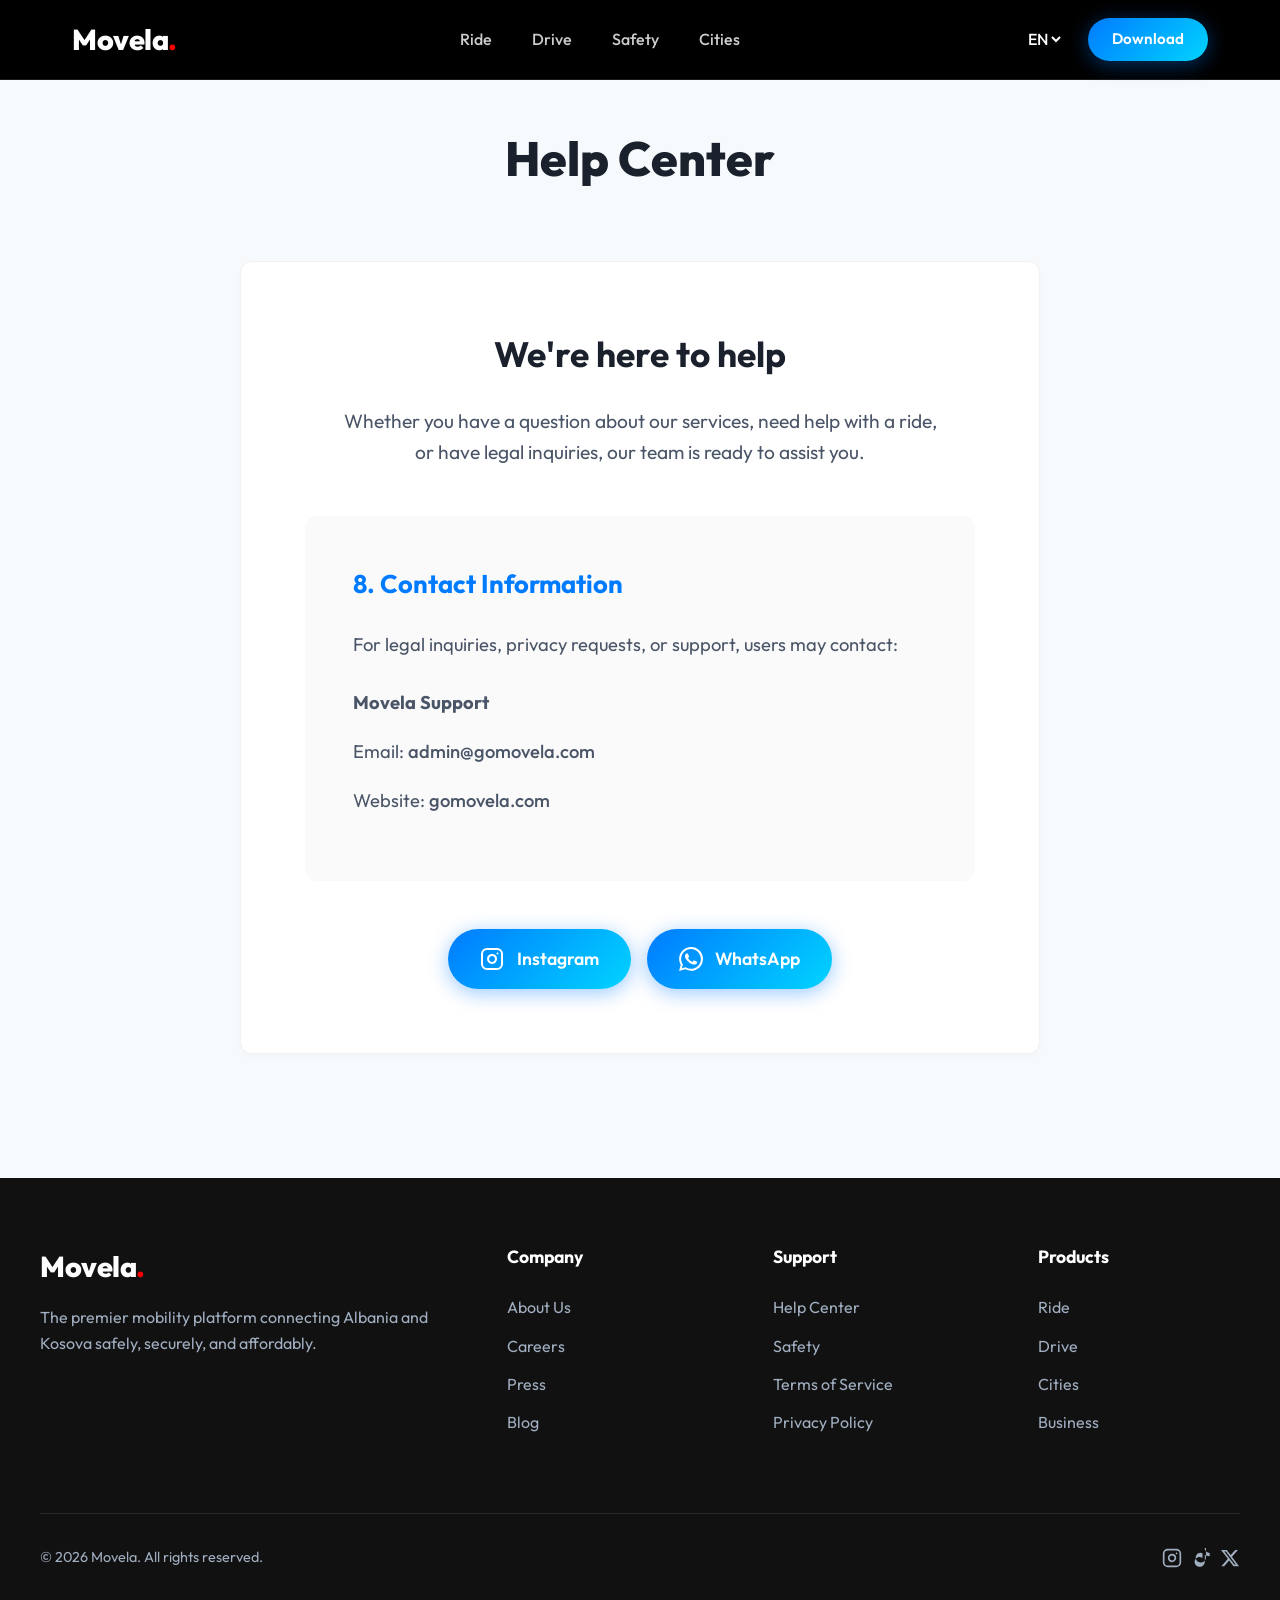
==== help-center.html @ 11af40f4 "add privacy policy page" ====
<!doctype html>
<html lang="en">

<head>
  <meta charset="UTF-8" />
  <meta name="viewport" content="width=device-width, initial-scale=1.0" />
  <title>Help Center - Movela</title>
  <meta name="verify-paysera" content="5a23645921726e56a0445033d6a96db5" />
  <script type="text/javascript" charset="utf-8">
    (function () {
      const script = document.createElement("script");
      const dateToday = new Date();
      const todayFullDate =
        dateToday.getDate() +
        "-" +
        (dateToday.getMonth() + 1) +
        "-" +
        dateToday.getFullYear();

      script.src =
        "https://bank.paysera.com/js/compiled/quality-sign.js?v=" +
        todayFullDate;
      script.setAttribute("data-paysera-project-id", 256715);
      script.setAttribute("data-lang", "en");
      script.async = true;

      document.head.appendChild(script);
    })();
  </script>
  <!-- Google Fonts -->
  <link rel="preconnect" href="https://fonts.googleapis.com" />
  <link rel="preconnect" href="https://fonts.gstatic.com" crossorigin />
  <link href="https://fonts.googleapis.com/css2?family=Outfit:wght@300;400;500;600;700;800&display=swap"
    rel="stylesheet" />
  <link rel="stylesheet" href="styles.css" />
  <style>
    .help-content {
      max-width: 800px;
      margin: 4rem auto;
      background: var(--bg-color);
      padding: 4rem;
      border-radius: 12px;
      border: 1px solid rgba(0, 0, 0, 0.05);
      box-shadow: 0 4px 6px rgba(0, 0, 0, 0.02);
      text-align: center;
    }
    
    .help-content h2 {
      font-size: 2.2rem;
      margin-bottom: 1.5rem;
      color: var(--text-primary);
    }
    
    .contact-info {
      background: #fafafa;
      padding: 3rem;
      border-radius: 12px;
      margin: 3rem 0;
      text-align: left;
    }
    
    .contact-info h3 {
      font-size: 1.6rem;
      margin-bottom: 1.5rem;
      color: var(--accent-color);
    }
    
    .contact-info p {
      font-size: 1.15rem;
      line-height: 1.8;
      margin-bottom: 1rem;
      color: var(--text-secondary);
    }
    
    .social-links-help {
      margin-top: 3rem;
      display: flex;
      justify-content: center;
    }
  </style>
</head>

<body>
  <header id="navbar">
    <div class="nav-container">
      <a href="index.html" class="logo">Movela<span class="dot">.</span></a>
      <nav class="nav-links">
        <a href="index.html#ride" data-i18n="nav_ride">Ride</a>
        <a href="index.html#drive" data-i18n="nav_drive">Drive</a>
        <a href="safety.html" data-i18n="nav_safety">Safety</a>
        <a href="index.html#cities" data-i18n="nav_cities">Cities</a>
      </nav>
      <div class="nav-actions">
        <div class="lang-selector">
          <select class="lang-select" id="langSwitcher">
            <option value="en" selected>EN</option>
            <option value="al">AL</option>
            <option value="fr">FR</option>
          </select>
        </div>
        <a href="index.html#download" class="btn btn-primary" data-i18n="nav_download">Download App</a>
      </div>
    </div>
  </header>

  <main class="policy-page">
    <div class="policy-header" style="text-align: center;">
      <h1>Help Center</h1>
    </div>

    <div class="policy-container" style="display: block;">
      <div class="help-content">
        <h2>We're here to help</h2>
        <p style="font-size: 1.2rem; color: var(--text-secondary); max-width: 600px; margin: 0 auto;">
          Whether you have a question about our services, need help with a ride, or have legal inquiries, our team is ready to assist you.
        </p>

        <div class="contact-info">
          <h3>8. Contact Information</h3>
          <p>For legal inquiries, privacy requests, or support, users may contact:</p>
          <p style="margin-top: 1.5rem;"><strong>Movela Support</strong></p>
          <p>Email: <a href="mailto:admin@gomovela.com" style="color: var(--primary-color); font-weight: 500;">admin@gomovela.com</a></p>
          <p>Website: <a href="https://gomovela.com" style="color: var(--primary-color); font-weight: 500;">gomovela.com</a></p>
        </div>

        <div class="social-links-help" style="display: flex; justify-content: center; gap: 1rem; flex-wrap: wrap;">
          <a href="https://www.instagram.com/movela__?igsh=MXNoZ3BjbDM0dWp6Ng%3D%3D&utm_source=qr" target="_blank" rel="noopener noreferrer" class="btn btn-primary" style="display: flex; align-items: center; gap: 0.8rem; padding: 1rem 2rem; font-size: 1.1rem; text-decoration: none;">
            <svg width="24" height="24" viewBox="0 0 24 24" fill="none" stroke="currentColor" stroke-width="2" stroke-linecap="round" stroke-linejoin="round">
              <rect x="2" y="2" width="20" height="20" rx="5" ry="5"></rect>
              <path d="M16 11.37A4 4 0 1 1 12.63 8 4 4 0 0 1 16 11.37z"></path>
              <line x1="17.5" y1="6.5" x2="17.51" y2="6.5"></line>
            </svg>
            Instagram
          </a>
          <a href="#" target="_blank" rel="noopener noreferrer" class="btn btn-primary" style="display: flex; align-items: center; gap: 0.8rem; padding: 1rem 2rem; font-size: 1.1rem; text-decoration: none; background-color: #25D366; border-color: #25D366;">
            <svg width="24" height="24" viewBox="0 0 24 24" fill="currentColor" xmlns="http://www.w3.org/2000/svg">
              <path d="M17.472 14.382c-.297-.149-1.758-.867-2.03-.967-.273-.099-.471-.148-.67.15-.197.297-.767.966-.94 1.164-.173.199-.347.223-.644.075-.297-.15-1.255-.463-2.39-1.475-.888-.788-1.489-1.761-1.663-2.059-.173-.297-.018-.458.13-.606.134-.133.298-.347.446-.52.149-.174.198-.298.298-.497.099-.198.05-.371-.025-.52-.075-.149-.669-1.612-.916-2.207-.242-.579-.487-.5-.669-.51-.173-.008-.371-.01-.57-.01-.198 0-.52.074-.792.372-.272.297-1.04 1.016-1.04 2.479 0 1.462 1.065 2.875 1.213 3.074.149.198 2.096 3.2 5.077 4.487.709.306 1.262.489 1.694.625.712.227 1.36.195 1.871.118.571-.085 1.758-.719 2.006-1.413.248-.694.248-1.289.173-1.413-.074-.124-.272-.198-.57-.347m-5.421 7.403h-.004a9.87 9.87 0 01-5.031-1.378l-.361-.214-3.741.982.998-3.648-.235-.374a9.86 9.86 0 01-1.51-5.26c.001-5.45 4.436-9.884 9.888-9.884 2.64 0 5.122 1.03 6.988 2.898a9.825 9.825 0 012.893 6.994c-.003 5.45-4.437 9.884-9.885 9.884m8.413-18.297A11.815 11.815 0 0012.05 0C5.495 0 .16 5.335.157 11.892c0 2.096.547 4.142 1.588 5.945L.057 24l6.305-1.654a11.882 11.882 0 005.683 1.448h.005c6.554 0 11.89-5.335 11.893-11.893a11.821 11.821 0 00-3.48-8.413Z"/>
            </svg>
            WhatsApp
          </a>
        </div>
      </div>
    </div>
  </main>

  <footer>
    <div class="footer-content">
      <div class="footer-brand">
        <a href="index.html" class="logo">Movela<span class="dot">.</span></a>
        <p>
          The premier mobility platform connecting Albania and Kosova safely,
          securely, and affordably.
        </p>
      </div>
      <div class="footer-col">
        <h4>Company</h4>
        <ul>
          <li><a href="about.html">About Us</a></li>
          <li><a href="careers.html">Careers</a></li>
          <li><a href="#">Press</a></li>
          <li><a href="#">Blog</a></li>
        </ul>
      </div>
      <div class="footer-col">
        <h4>Support</h4>
        <ul>
          <li><a href="help-center.html">Help Center</a></li>
          <li><a href="safety.html">Safety</a></li>
          <li><a href="terms-of-service.html">Terms of Service</a></li>
          <li><a href="privacy-policy.html">Privacy Policy</a></li>
        </ul>
      </div>
      <div class="footer-col">
        <h4>Products</h4>
        <ul>
          <li><a href="#">Ride</a></li>
          <li><a href="#">Drive</a></li>
          <li><a href="#">Cities</a></li>
          <li><a href="#">Business</a></li>
        </ul>
      </div>
    </div>
    <div class="footer-bottom">
      <p>&copy; 2026 Movela. All rights reserved.</p>
      <div class="socials">
        <a href="https://www.instagram.com/movela__?igsh=MXNoZ3BjbDM0dWp6Ng%3D%3D&utm_source=qr" target="_blank" rel="noopener noreferrer">
          <svg width="20" height="20" viewBox="0 0 24 24" fill="none" stroke="currentColor" stroke-width="2" stroke-linecap="round" stroke-linejoin="round" style="vertical-align: middle;">
            <rect x="2" y="2" width="20" height="20" rx="5" ry="5"></rect>
            <path d="M16 11.37A4 4 0 1 1 12.63 8 4 4 0 0 1 16 11.37z"></path>
            <line x1="17.5" y1="6.5" x2="17.51" y2="6.5"></line>
          </svg>
        </a> &nbsp;
        <a href="#" target="_blank" rel="noopener noreferrer" style="color: inherit; text-decoration: none;">
          <svg width="20" height="20" viewBox="0 0 24 24" fill="currentColor" xmlns="http://www.w3.org/2000/svg" style="vertical-align: middle;">
            <path d="M12.525.02c1.31-.02 2.61-.01 3.91-.01.08 1.53.63 3.09 1.75 4.17 1.12 1.11 2.7 1.62 4.24 1.79v4.03c-1.44-.05-2.89-.35-4.2-.97-.57-.26-1.1-.59-1.62-.93-.01 2.92.01 5.84-.02 8.75-.08 2.23-1.45 4.34-3.5 5.21-1.92.83-4.22.68-6.02-.51-1.74-1.13-2.8-3.08-2.77-5.18.04-2.22 1.5-4.27 3.59-5.07 1.88-.73 4.11-.47 5.75.8.06-.06.12-.13.18-.19-.01-1.84-.01-3.68 0-5.52-.77-.42-1.63-.64-2.52-.64-1.73-.01-3.41.83-4.47 2.22-1.01 1.29-1.4 3.01-1.07 4.61.32 1.62 1.34 3.05 2.77 3.91 1.45.89 3.25 1.14 4.88.69 1.56-.41 2.93-1.46 3.73-2.87.5-.88.8-1.91.85-2.93.06-3.87.03-7.74.03-11.61Z"/>
          </svg>
        </a> &nbsp;
        <a href="#" target="_blank" rel="noopener noreferrer" style="color: inherit; text-decoration: none;">
          <svg width="20" height="20" viewBox="0 0 24 24" fill="currentColor" xmlns="http://www.w3.org/2000/svg" style="vertical-align: middle;">
            <path d="M18.244 2.25h3.308l-7.227 8.26 8.502 11.24H16.17l-5.214-6.817L4.99 21.75H1.68l7.73-8.835L1.254 2.25H8.08l4.713 6.231zm-1.161 17.52h1.833L7.084 4.126H5.117z"/>
          </svg>
        </a>
      </div>
    </div>
  </footer>

  <script src="script.js"></script>
</body>

</html>
---- styles.css ----
:root {
    --bg-color: #ffffff;
    --surface-color: #f7fafc;
    --surface-light: #edf2f7;
    --text-primary: #1a202c;
    --text-secondary: #4a5568;
    --accent-color: #007bff;
    --accent-gradient: linear-gradient(135deg, #007bff 0%, #00d4ff 100%);
    --accent-glow: rgba(0, 123, 255, 0.4);
    --nav-height: 80px;
    --font-main: 'Outfit', sans-serif;
    --border-radius: 12px;
}

* {
    margin: 0;
    padding: 0;
    box-sizing: border-box;
}

body {
    background-color: var(--bg-color);
    color: var(--text-primary);
    font-family: var(--font-main);
    line-height: 1.6;
    overflow-x: hidden;
}

a {
    text-decoration: none;
    color: inherit;
}

/* Header & Nav */
#navbar {
    position: fixed;
    top: 0;
    width: 100%;
    height: var(--nav-height);
    background: #000000;
    z-index: 1000;
    border-bottom: 1px solid rgba(255, 255, 255, 0.1);
    transition: all 0.3s ease;
}

#navbar.scrolled {
    background: rgba(255, 255, 255, 0.95);
    backdrop-filter: blur(12px);
    -webkit-backdrop-filter: blur(12px);
    border-bottom: 1px solid rgba(0, 0, 0, 0.05);
    box-shadow: 0 4px 6px rgba(0, 0, 0, 0.05);
}

.nav-container {
    max-width: 1200px;
    margin: 0 auto;
    height: 100%;
    display: flex;
    justify-content: space-between;
    align-items: center;
    padding: 0 2rem;
}

.logo {
    font-size: 1.8rem;
    font-weight: 800;
    letter-spacing: -0.5px;
    color: #ffffff;
    transition: color 0.3s ease;
}

#navbar.scrolled .logo {
    color: #000000;
}

.logo .dot {
    color: #ff0000;
}

.nav-links {
    display: flex;
    gap: 2.5rem;
}

.nav-links a {
    font-weight: 500;
    font-size: 1rem;
    color: rgba(255, 255, 255, 0.8);
    transition: color 0.3s ease;
}

#navbar.scrolled .nav-links a {
    color: #000000;
}

.nav-links a:hover {
    color: #ffffff;
}

#navbar.scrolled .nav-links a:hover {
    color: var(--accent-color);
}

.nav-actions {
    display: flex;
    align-items: center;
    gap: 1.5rem;
}

.lang-select {
    background: transparent;
    color: #ffffff;
    border: none;
    font-family: var(--font-main);
    font-weight: 500;
    font-size: 1rem;
    cursor: pointer;
    outline: none;
    transition: color 0.3s ease;
}

#navbar.scrolled .lang-select {
    color: #000000;
}

.lang-select option {
    background: #171923;
    color: #ffffff;
}

#navbar.scrolled .lang-select option {
    background: var(--surface-color);
    color: var(--text-primary);
}

/* Buttons */
.btn {
    display: inline-block;
    padding: 0.6rem 1.5rem;
    border-radius: 50px;
    font-weight: 600;
    font-size: 0.95rem;
    transition: all 0.3s ease;
    cursor: pointer;
    text-align: center;
}

.btn-primary {
    background: var(--accent-gradient);
    color: #fff;
    box-shadow: 0 4px 20px var(--accent-glow);
    border: none;
}

.btn-primary:hover {
    transform: translateY(-2px);
    box-shadow: 0 6px 25px rgba(0, 123, 255, 0.6);
}

.btn-secondary {
    background-color: transparent;
    color: var(--text-primary);
    border: 1px solid rgba(0, 0, 0, 0.1);
}

.btn-secondary:hover {
    border-color: var(--accent-color);
    color: var(--text-primary);
    background: rgba(0, 123, 255, 0.1);
}

.btn-large {
    padding: 1rem 2.5rem;
    font-size: 1.1rem;
}

/* Hero Section */
.hero {
    position: relative;
    min-height: 100vh;
    padding-top: var(--nav-height);
    display: flex;
    align-items: center;
    overflow: hidden;
    background-image: url('assets/tirana_hero_bg.png');
    background-size: cover;
    background-position: center;
}

.hero-bg-overlay {
    position: absolute;
    top: 0;
    left: 0;
    width: 100%;
    height: 100%;
    background: linear-gradient(90deg, #ffffff 0%, rgba(255, 255, 255, 0.85) 45%, rgba(255, 255, 255, 0.3) 100%);
    z-index: 1;
}

.hero-container {
    position: relative;
    z-index: 2;
    max-width: 1200px;
    margin: 0 auto;
    width: 100%;
    padding: 4rem 2rem;
    display: grid;
    grid-template-columns: 1.2fr 1fr;
    gap: 2rem;
    align-items: center;
}

.hero-content {
    max-width: 600px;
}

.badge {
    display: inline-block;
    padding: 0.4rem 1rem;
    border: 1px solid rgba(0, 123, 255, 0.3);
    background: rgba(0, 123, 255, 0.1);
    color: var(--accent-color);
    border-radius: 50px;
    font-size: 0.85rem;
    font-weight: 600;
    text-transform: uppercase;
    letter-spacing: 1px;
    margin-bottom: 2rem;
}

.hero-content h1 {
    font-size: 4.5rem;
    font-weight: 800;
    line-height: 1.1;
    margin-bottom: 1.5rem;
    letter-spacing: -1.5px;
}

.hero-content .highlight {
    color: var(--accent-color);
}

.hero-content p {
    font-size: 1.25rem;
    color: var(--text-secondary);
    margin-bottom: 2.5rem;
    max-width: 90%;
}

.cta-group {
    display: flex;
    gap: 1rem;
}

.hero-mockup {
    position: relative;
    animation: float 6s ease-in-out infinite;
    display: flex;
    justify-content: center;
}

.hero-mockup img {
    max-width: 100%;
    height: auto;
    border-radius: 30px;
    box-shadow: 0 20px 50px rgba(0, 0, 0, 0.5);
    border: 8px solid #1a202c;
    position: relative;
    z-index: 1;
}

.mockup-overlay {
    position: absolute;
    z-index: 2;
    background: rgba(13, 15, 20, 0.9);
    backdrop-filter: blur(4px);
    color: #fff;
    padding: 0.6rem 1rem;
    border-radius: 8px;
    font-weight: 600;
    font-size: 0.9rem;
    box-shadow: 0 4px 15px rgba(0, 0, 0, 0.3);
    border: 1px solid rgba(0, 123, 255, 0.3);
}

.mockup-overlay.text-left {
    top: 35%;
    left: 20%;
    transform: rotate(-3deg);
}

.mockup-overlay.text-right {
    top: 25%;
    right: 5%;
    transform: rotate(5deg);
    padding: 0.8rem 1.2rem;
}

.mockup-overlay.text-right span {
    color: #00d4ff;
    font-size: 1.1rem;
}

.mockup-overlay.text-right small {
    color: var(--text-secondary);
    font-size: 0.75rem;
    font-weight: 400;
}

@keyframes float {
    0% {
        transform: translateY(0px);
    }

    50% {
        transform: translateY(-20px);
    }

    100% {
        transform: translateY(0px);
    }
}

/* Services */
.services {
    padding: 8rem 0;
    background-color: var(--surface-color);
    position: relative;
}

.section-header {
    text-align: center;
    max-width: 600px;
    margin: 0 auto 4rem;
}

.section-header h2 {
    font-size: 2.5rem;
    margin-bottom: 1rem;
}

.section-header p {
    color: var(--text-secondary);
    font-size: 1.1rem;
}

.services-grid {
    max-width: 1200px;
    margin: 0 auto;
    display: grid;
    grid-template-columns: repeat(2, 1fr);
    gap: 2rem;
    padding: 0 2rem;
}

.service-card {
    background: var(--bg-color);
    border: 1px solid rgba(0, 0, 0, 0.05);
    border-radius: 20px;
    padding: 3rem;
    box-shadow: 0 4px 6px rgba(0, 0, 0, 0.05);
    transition: transform 0.3s ease, box-shadow 0.3s ease;
    display: flex;
    flex-direction: column;
}

.service-card:hover {
    transform: translateY(-5px);
    box-shadow: 0 10px 30px rgba(0, 123, 255, 0.15);
    border-color: rgba(0, 123, 255, 0.3);
}

.service-image {
    width: 100%;
    height: 200px;
    object-fit: cover;
    border-radius: 12px;
    margin-bottom: 2rem;
    background-color: var(--surface-color);
}

.service-card h3 {
    font-size: 1.8rem;
    margin-bottom: 1rem;
}

.service-card p {
    color: var(--text-secondary);
    font-size: 1.05rem;
    margin-bottom: 2rem;
}

.service-link {
    color: var(--accent-color);
    font-weight: 600;
    display: inline-flex;
    align-items: center;
    gap: 0.5rem;
}

.service-link:hover {
    text-decoration: underline;
}

/* Cities Section */
.cities-section {
    padding: 8rem 0;
    background-color: var(--bg-color);
}

.cities-grid {
    max-width: 1200px;
    margin: 0 auto;
    display: grid;
    grid-template-columns: repeat(4, 1fr);
    gap: 1.5rem;
    padding: 0 2rem;
}

.city-card {
    background: var(--surface-color);
    border-radius: 20px;
    overflow: hidden;
    border: 1px solid rgba(0, 0, 0, 0.05);
    box-shadow: 0 4px 6px rgba(0, 0, 0, 0.05);
    transition: transform 0.3s ease, box-shadow 0.3s ease;
}

.city-card:hover {
    transform: translateY(-5px);
    box-shadow: 0 10px 30px rgba(0, 123, 255, 0.15);
    border-color: rgba(0, 123, 255, 0.3);
}

.carousel-container {
    position: relative;
    width: 100%;
    height: 200px;
    overflow: hidden;
    background-color: var(--surface-light);
}

.carousel-track {
    display: flex;
    height: 100%;
    transition: transform 0.4s cubic-bezier(0.25, 0.8, 0.25, 1);
}

.carousel-slide {
    flex: 0 0 100%;
    height: 100%;
    background-size: cover;
    background-position: center;
}

.carousel-nav {
    position: absolute;
    top: 50%;
    transform: translateY(-50%);
    background: rgba(0, 0, 0, 0.5);
    color: white;
    border: none;
    width: 32px;
    height: 32px;
    border-radius: 50%;
    cursor: pointer;
    display: flex;
    align-items: center;
    justify-content: center;
    font-size: 0.9rem;
    opacity: 0;
    transition: opacity 0.3s ease, background 0.3s ease;
    z-index: 10;
}

.carousel-container:hover .carousel-nav {
    opacity: 1;
}

.carousel-nav:hover {
    background: var(--accent-color);
}

.carousel-nav.prev {
    left: 10px;
}

.carousel-nav.next {
    right: 10px;
}

.carousel-indicators {
    position: absolute;
    bottom: 12px;
    left: 50%;
    transform: translateX(-50%);
    display: flex;
    gap: 6px;
    z-index: 10;
}

.indicator {
    width: 6px;
    height: 6px;
    border-radius: 50%;
    background: rgba(255, 255, 255, 0.4);
    cursor: pointer;
    transition: all 0.3s ease;
}

.indicator.active {
    background: #fff;
    transform: scale(1.3);
}

.city-card h3 {
    padding: 1.5rem;
    text-align: center;
    font-size: 1.3rem;
}

/* FAQ Section */
.faq-section {
    padding: 8rem 0;
    background-color: var(--surface-color);
}

.faq-container {
    max-width: 800px;
    margin: 0 auto;
    padding: 0 2rem;
    display: flex;
    flex-direction: column;
    gap: 1rem;
}

.faq-item {
    background: var(--bg-color);
    border: 1px solid rgba(0, 0, 0, 0.05);
    border-radius: 12px;
    overflow: hidden;
    box-shadow: 0 2px 5px rgba(0, 0, 0, 0.02);
}

.faq-question {
    width: 100%;
    text-align: left;
    padding: 1.5rem;
    background: transparent;
    border: none;
    color: var(--text-primary);
    font-size: 1.1rem;
    font-weight: 600;
    font-family: var(--font-main);
    cursor: pointer;
    display: flex;
    justify-content: space-between;
    align-items: center;
    transition: color 0.3s ease;
}

.faq-question:hover {
    color: var(--accent-color);
}

.faq-icon {
    font-size: 1.5rem;
    font-weight: 300;
    transition: transform 0.3s ease;
}

.faq-item.active .faq-icon {
    transform: rotate(45deg);
    color: var(--accent-color);
}

.faq-answer {
    max-height: 0;
    overflow: hidden;
    transition: max-height 0.3s ease, padding 0.3s ease;
    background: var(--bg-color);
}

.faq-answer p {
    padding: 0 1.5rem 1.5rem;
    color: var(--text-secondary);
}

.faq-item.active .faq-answer {
    max-height: 200px;
}

/* Footer & App Download */
.download-section {
    padding: 8rem 0;
    background: linear-gradient(135deg, var(--bg-color) 0%, var(--surface-color) 100%);
    text-align: center;
}

.app-buttons {
    display: flex;
    justify-content: center;
    gap: 1.5rem;
    margin-top: 3rem;
}

.app-btn {
    background: #000;
    border: 1px solid rgba(255, 255, 255, 0.1);
    color: #fff;
    padding: 0.8rem 2rem;
    border-radius: 12px;
    display: flex;
    align-items: center;
    gap: 1rem;
    transition: all 0.3s ease;
}

.app-btn:hover {
    background: #111;
    border-color: var(--accent-color);
    transform: translateY(-2px);
}

.app-btn img {
    height: 30px;
}

.app-btn-text {
    text-align: left;
}

.app-btn-text span {
    display: block;
    font-size: 0.75rem;
    color: var(--text-secondary);
}

.app-btn-text strong {
    font-size: 1.1rem;
    font-weight: 600;
}

footer {
    background: #111;
    color: #fff;
    padding: 4rem 2rem 2rem;
    border-top: 1px solid rgba(0, 0, 0, 0.05);
}

.footer-content {
    max-width: 1200px;
    margin: 0 auto;
    display: flex;
    justify-content: space-between;
    gap: 4rem;
    margin-bottom: 4rem;
    flex-wrap: wrap;
}

.footer-brand {
    flex: 2;
    min-width: 250px;
}

.footer-col {
    flex: 1;
    min-width: 150px;
}

.footer-brand p {
    color: #a0aec0;
    margin-top: 1rem;
}

.footer-col h4 {
    margin-bottom: 1.5rem;
    font-size: 1.1rem;
}

.footer-col ul {
    list-style: none;
}

.footer-col ul li {
    margin-bottom: 0.8rem;
}

.footer-col ul a {
    color: #a0aec0;
    transition: color 0.3s ease;
}

.footer-col ul a:hover {
    color: var(--accent-color);
}

.footer-bottom {
    max-width: 1200px;
    margin: 0 auto;
    padding-top: 2rem;
    border-top: 1px solid rgba(255, 255, 255, 0.1);
    display: flex;
    justify-content: space-between;
    color: #a0aec0;
    font-size: 0.9rem;
}

/* Responsive */
@media (max-width: 992px) {
    .hero-container {
        grid-template-columns: 1fr;
        text-align: center;
    }

    .hero-content {
        margin: 0 auto;
    }

    .hero-content p {
        margin: 0 auto 2.5rem;
    }

    .cta-group {
        justify-content: center;
    }

    .services-grid {
        grid-template-columns: 1fr;
    }

    .cities-grid {
        grid-template-columns: repeat(2, 1fr);
    }

    .footer-content {
        grid-template-columns: 1fr 1fr;
    }

    .hero-mockup img {
        max-width: 80%;
    }
}

@media (max-width: 768px) {
    .hero-content h1 {
        font-size: 3rem;
    }

    .nav-links,
    .nav-actions .lang-selector {
        display: none;
    }

    .app-buttons {
        flex-direction: column;
        align-items: center;
    }

    .cities-grid {
        grid-template-columns: 1fr;
    }

    .hero-mockup img {
        max-width: 100%;
    }
}

/* Privacy Policy Layout */
.policy-page {
    padding: 120px 2rem 60px;
    background-color: var(--surface-color);
}

.policy-header {
    max-width: 1200px;
    margin: 0 auto 3rem;
}

.policy-header h1 {
    font-size: 3rem;
    font-weight: 800;
}

.policy-container {
    max-width: 1200px;
    margin: 0 auto;
    display: flex;
    gap: 4rem;
    align-items: flex-start;
}

.policy-sidebar {
    flex: 0 0 250px;
    position: sticky;
    top: 120px;
    background: var(--bg-color);
    padding: 2rem;
    border-radius: 12px;
    border: 1px solid rgba(0, 0, 0, 0.05);
    box-shadow: 0 4px 6px rgba(0, 0, 0, 0.02);
}

.policy-sidebar h3 {
    font-size: 1.1rem;
    margin-bottom: 1rem;
    color: var(--text-primary);
}

.policy-sidebar ul {
    list-style: none;
    padding: 0;
}

.policy-sidebar li {
    margin-bottom: 0.8rem;
}

.policy-sidebar a {
    color: var(--text-secondary);
    font-weight: 500;
    transition: color 0.3s ease;
    display: block;
}

.policy-sidebar a:hover,
.policy-sidebar a.active {
    color: var(--accent-color);
}

.policy-content {
    flex: 1;
    background: var(--bg-color);
    padding: 3rem;
    border-radius: 12px;
    border: 1px solid rgba(0, 0, 0, 0.05);
    box-shadow: 0 4px 6px rgba(0, 0, 0, 0.02);
}

.policy-content section {
    margin-bottom: 4rem;
}

.policy-content section:last-child {
    margin-bottom: 0;
}

.policy-content h2 {
    font-size: 1.8rem;
    margin-bottom: 1.5rem;
    padding-bottom: 0.5rem;
    border-bottom: 1px solid rgba(0, 0, 0, 0.05);
    scroll-margin-top: 120px;
}

.policy-content h3 {
    font-size: 1.3rem;
    margin-top: 2rem;
    margin-bottom: 1rem;
}

.policy-content p, 
.policy-content ul {
    margin-bottom: 1rem;
    color: var(--text-secondary);
    font-size: 1.05rem;
}

.policy-content ul {
    padding-left: 1.5rem;
}

.policy-content li {
    margin-bottom: 0.5rem;
}

@media (max-width: 992px) {
    .policy-container {
        flex-direction: column;
    }
    .policy-sidebar {
        position: static;
        width: 100%;
        flex: none;
        margin-bottom: 2rem;
    }
}
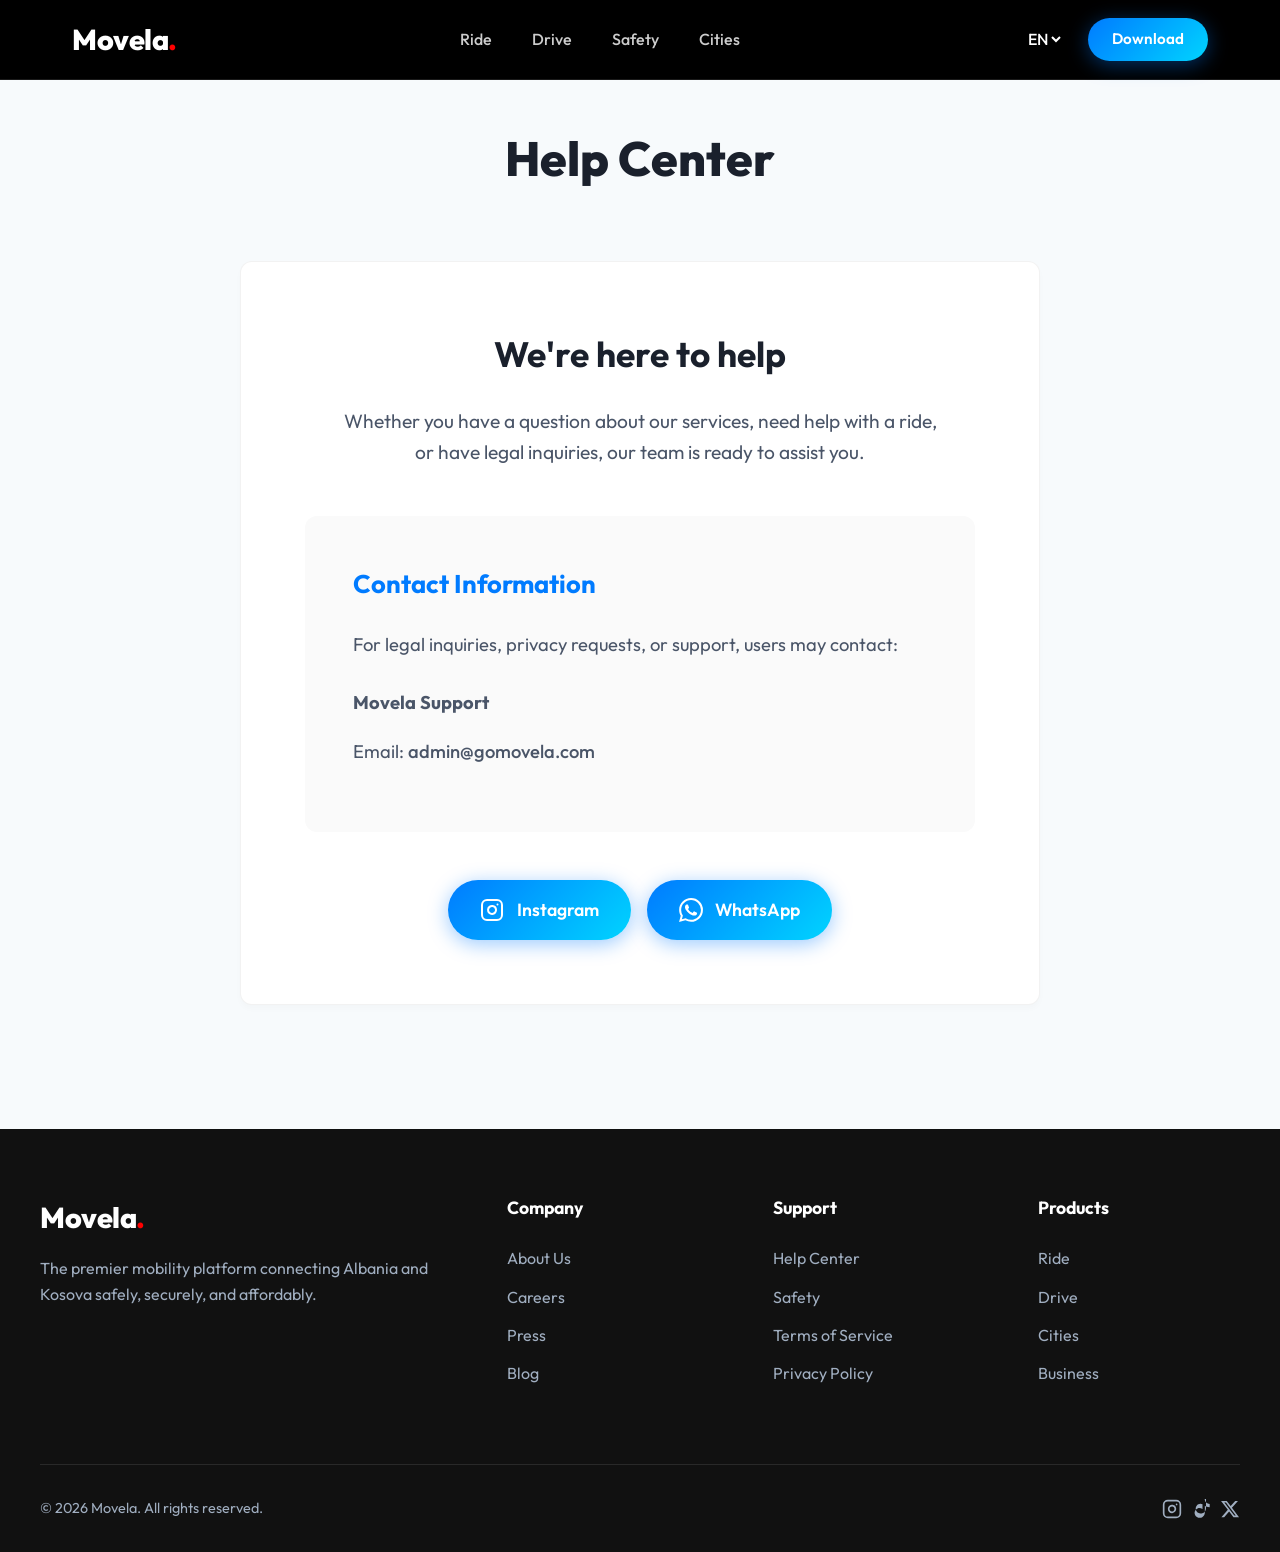
==== commit 89823854: "add whatsapp" ====
--- a/help-center.html
+++ b/help-center.html
@@ -44,13 +44,13 @@
       box-shadow: 0 4px 6px rgba(0, 0, 0, 0.02);
       text-align: center;
     }
-    
+
     .help-content h2 {
       font-size: 2.2rem;
       margin-bottom: 1.5rem;
       color: var(--text-primary);
     }
-    
+
     .contact-info {
       background: #fafafa;
       padding: 3rem;
@@ -58,20 +58,20 @@
       margin: 3rem 0;
       text-align: left;
     }
-    
+
     .contact-info h3 {
       font-size: 1.6rem;
       margin-bottom: 1.5rem;
       color: var(--accent-color);
     }
-    
+
     .contact-info p {
       font-size: 1.15rem;
       line-height: 1.8;
       margin-bottom: 1rem;
       color: var(--text-secondary);
     }
-    
+
     .social-links-help {
       margin-top: 3rem;
       display: flex;
@@ -112,29 +112,35 @@
       <div class="help-content">
         <h2>We're here to help</h2>
         <p style="font-size: 1.2rem; color: var(--text-secondary); max-width: 600px; margin: 0 auto;">
-          Whether you have a question about our services, need help with a ride, or have legal inquiries, our team is ready to assist you.
+          Whether you have a question about our services, need help with a ride, or have legal inquiries, our team is
+          ready to assist you.
         </p>
 
         <div class="contact-info">
-          <h3>8. Contact Information</h3>
+          <h3>Contact Information</h3>
           <p>For legal inquiries, privacy requests, or support, users may contact:</p>
           <p style="margin-top: 1.5rem;"><strong>Movela Support</strong></p>
-          <p>Email: <a href="mailto:admin@gomovela.com" style="color: var(--primary-color); font-weight: 500;">admin@gomovela.com</a></p>
-          <p>Website: <a href="https://gomovela.com" style="color: var(--primary-color); font-weight: 500;">gomovela.com</a></p>
+          <p>Email: <a href="mailto:admin@gomovela.com"
+              style="color: var(--primary-color); font-weight: 500;">admin@gomovela.com</a></p>
         </div>
 
         <div class="social-links-help" style="display: flex; justify-content: center; gap: 1rem; flex-wrap: wrap;">
-          <a href="https://www.instagram.com/movela__?igsh=MXNoZ3BjbDM0dWp6Ng%3D%3D&utm_source=qr" target="_blank" rel="noopener noreferrer" class="btn btn-primary" style="display: flex; align-items: center; gap: 0.8rem; padding: 1rem 2rem; font-size: 1.1rem; text-decoration: none;">
-            <svg width="24" height="24" viewBox="0 0 24 24" fill="none" stroke="currentColor" stroke-width="2" stroke-linecap="round" stroke-linejoin="round">
+          <a href="https://www.instagram.com/movela__?igsh=MXNoZ3BjbDM0dWp6Ng%3D%3D&utm_source=qr" target="_blank"
+            rel="noopener noreferrer" class="btn btn-primary"
+            style="display: flex; align-items: center; gap: 0.8rem; padding: 1rem 2rem; font-size: 1.1rem; text-decoration: none;">
+            <svg width="24" height="24" viewBox="0 0 24 24" fill="none" stroke="currentColor" stroke-width="2"
+              stroke-linecap="round" stroke-linejoin="round">
               <rect x="2" y="2" width="20" height="20" rx="5" ry="5"></rect>
               <path d="M16 11.37A4 4 0 1 1 12.63 8 4 4 0 0 1 16 11.37z"></path>
               <line x1="17.5" y1="6.5" x2="17.51" y2="6.5"></line>
             </svg>
             Instagram
           </a>
-          <a href="#" target="_blank" rel="noopener noreferrer" class="btn btn-primary" style="display: flex; align-items: center; gap: 0.8rem; padding: 1rem 2rem; font-size: 1.1rem; text-decoration: none; background-color: #25D366; border-color: #25D366;">
+          <a href="https://wa.me/355697111999" target="_blank" rel="noopener noreferrer" class="btn btn-primary"
+            style="display: flex; align-items: center; gap: 0.8rem; padding: 1rem 2rem; font-size: 1.1rem; text-decoration: none; background-color: #25D366; border-color: #25D366;">
             <svg width="24" height="24" viewBox="0 0 24 24" fill="currentColor" xmlns="http://www.w3.org/2000/svg">
-              <path d="M17.472 14.382c-.297-.149-1.758-.867-2.03-.967-.273-.099-.471-.148-.67.15-.197.297-.767.966-.94 1.164-.173.199-.347.223-.644.075-.297-.15-1.255-.463-2.39-1.475-.888-.788-1.489-1.761-1.663-2.059-.173-.297-.018-.458.13-.606.134-.133.298-.347.446-.52.149-.174.198-.298.298-.497.099-.198.05-.371-.025-.52-.075-.149-.669-1.612-.916-2.207-.242-.579-.487-.5-.669-.51-.173-.008-.371-.01-.57-.01-.198 0-.52.074-.792.372-.272.297-1.04 1.016-1.04 2.479 0 1.462 1.065 2.875 1.213 3.074.149.198 2.096 3.2 5.077 4.487.709.306 1.262.489 1.694.625.712.227 1.36.195 1.871.118.571-.085 1.758-.719 2.006-1.413.248-.694.248-1.289.173-1.413-.074-.124-.272-.198-.57-.347m-5.421 7.403h-.004a9.87 9.87 0 01-5.031-1.378l-.361-.214-3.741.982.998-3.648-.235-.374a9.86 9.86 0 01-1.51-5.26c.001-5.45 4.436-9.884 9.888-9.884 2.64 0 5.122 1.03 6.988 2.898a9.825 9.825 0 012.893 6.994c-.003 5.45-4.437 9.884-9.885 9.884m8.413-18.297A11.815 11.815 0 0012.05 0C5.495 0 .16 5.335.157 11.892c0 2.096.547 4.142 1.588 5.945L.057 24l6.305-1.654a11.882 11.882 0 005.683 1.448h.005c6.554 0 11.89-5.335 11.893-11.893a11.821 11.821 0 00-3.48-8.413Z"/>
+              <path
+                d="M17.472 14.382c-.297-.149-1.758-.867-2.03-.967-.273-.099-.471-.148-.67.15-.197.297-.767.966-.94 1.164-.173.199-.347.223-.644.075-.297-.15-1.255-.463-2.39-1.475-.888-.788-1.489-1.761-1.663-2.059-.173-.297-.018-.458.13-.606.134-.133.298-.347.446-.52.149-.174.198-.298.298-.497.099-.198.05-.371-.025-.52-.075-.149-.669-1.612-.916-2.207-.242-.579-.487-.5-.669-.51-.173-.008-.371-.01-.57-.01-.198 0-.52.074-.792.372-.272.297-1.04 1.016-1.04 2.479 0 1.462 1.065 2.875 1.213 3.074.149.198 2.096 3.2 5.077 4.487.709.306 1.262.489 1.694.625.712.227 1.36.195 1.871.118.571-.085 1.758-.719 2.006-1.413.248-.694.248-1.289.173-1.413-.074-.124-.272-.198-.57-.347m-5.421 7.403h-.004a9.87 9.87 0 01-5.031-1.378l-.361-.214-3.741.982.998-3.648-.235-.374a9.86 9.86 0 01-1.51-5.26c.001-5.45 4.436-9.884 9.888-9.884 2.64 0 5.122 1.03 6.988 2.898a9.825 9.825 0 012.893 6.994c-.003 5.45-4.437 9.884-9.885 9.884m8.413-18.297A11.815 11.815 0 0012.05 0C5.495 0 .16 5.335.157 11.892c0 2.096.547 4.142 1.588 5.945L.057 24l6.305-1.654a11.882 11.882 0 005.683 1.448h.005c6.554 0 11.89-5.335 11.893-11.893a11.821 11.821 0 00-3.48-8.413Z" />
             </svg>
             WhatsApp
           </a>
@@ -183,21 +189,27 @@
     <div class="footer-bottom">
       <p>&copy; 2026 Movela. All rights reserved.</p>
       <div class="socials">
-        <a href="https://www.instagram.com/movela__?igsh=MXNoZ3BjbDM0dWp6Ng%3D%3D&utm_source=qr" target="_blank" rel="noopener noreferrer">
-          <svg width="20" height="20" viewBox="0 0 24 24" fill="none" stroke="currentColor" stroke-width="2" stroke-linecap="round" stroke-linejoin="round" style="vertical-align: middle;">
+        <a href="https://www.instagram.com/movela__?igsh=MXNoZ3BjbDM0dWp6Ng%3D%3D&utm_source=qr" target="_blank"
+          rel="noopener noreferrer">
+          <svg width="20" height="20" viewBox="0 0 24 24" fill="none" stroke="currentColor" stroke-width="2"
+            stroke-linecap="round" stroke-linejoin="round" style="vertical-align: middle;">
             <rect x="2" y="2" width="20" height="20" rx="5" ry="5"></rect>
             <path d="M16 11.37A4 4 0 1 1 12.63 8 4 4 0 0 1 16 11.37z"></path>
             <line x1="17.5" y1="6.5" x2="17.51" y2="6.5"></line>
           </svg>
         </a> &nbsp;
         <a href="#" target="_blank" rel="noopener noreferrer" style="color: inherit; text-decoration: none;">
-          <svg width="20" height="20" viewBox="0 0 24 24" fill="currentColor" xmlns="http://www.w3.org/2000/svg" style="vertical-align: middle;">
-            <path d="M12.525.02c1.31-.02 2.61-.01 3.91-.01.08 1.53.63 3.09 1.75 4.17 1.12 1.11 2.7 1.62 4.24 1.79v4.03c-1.44-.05-2.89-.35-4.2-.97-.57-.26-1.1-.59-1.62-.93-.01 2.92.01 5.84-.02 8.75-.08 2.23-1.45 4.34-3.5 5.21-1.92.83-4.22.68-6.02-.51-1.74-1.13-2.8-3.08-2.77-5.18.04-2.22 1.5-4.27 3.59-5.07 1.88-.73 4.11-.47 5.75.8.06-.06.12-.13.18-.19-.01-1.84-.01-3.68 0-5.52-.77-.42-1.63-.64-2.52-.64-1.73-.01-3.41.83-4.47 2.22-1.01 1.29-1.4 3.01-1.07 4.61.32 1.62 1.34 3.05 2.77 3.91 1.45.89 3.25 1.14 4.88.69 1.56-.41 2.93-1.46 3.73-2.87.5-.88.8-1.91.85-2.93.06-3.87.03-7.74.03-11.61Z"/>
+          <svg width="20" height="20" viewBox="0 0 24 24" fill="currentColor" xmlns="http://www.w3.org/2000/svg"
+            style="vertical-align: middle;">
+            <path
+              d="M12.525.02c1.31-.02 2.61-.01 3.91-.01.08 1.53.63 3.09 1.75 4.17 1.12 1.11 2.7 1.62 4.24 1.79v4.03c-1.44-.05-2.89-.35-4.2-.97-.57-.26-1.1-.59-1.62-.93-.01 2.92.01 5.84-.02 8.75-.08 2.23-1.45 4.34-3.5 5.21-1.92.83-4.22.68-6.02-.51-1.74-1.13-2.8-3.08-2.77-5.18.04-2.22 1.5-4.27 3.59-5.07 1.88-.73 4.11-.47 5.75.8.06-.06.12-.13.18-.19-.01-1.84-.01-3.68 0-5.52-.77-.42-1.63-.64-2.52-.64-1.73-.01-3.41.83-4.47 2.22-1.01 1.29-1.4 3.01-1.07 4.61.32 1.62 1.34 3.05 2.77 3.91 1.45.89 3.25 1.14 4.88.69 1.56-.41 2.93-1.46 3.73-2.87.5-.88.8-1.91.85-2.93.06-3.87.03-7.74.03-11.61Z" />
           </svg>
         </a> &nbsp;
         <a href="#" target="_blank" rel="noopener noreferrer" style="color: inherit; text-decoration: none;">
-          <svg width="20" height="20" viewBox="0 0 24 24" fill="currentColor" xmlns="http://www.w3.org/2000/svg" style="vertical-align: middle;">
-            <path d="M18.244 2.25h3.308l-7.227 8.26 8.502 11.24H16.17l-5.214-6.817L4.99 21.75H1.68l7.73-8.835L1.254 2.25H8.08l4.713 6.231zm-1.161 17.52h1.833L7.084 4.126H5.117z"/>
+          <svg width="20" height="20" viewBox="0 0 24 24" fill="currentColor" xmlns="http://www.w3.org/2000/svg"
+            style="vertical-align: middle;">
+            <path
+              d="M18.244 2.25h3.308l-7.227 8.26 8.502 11.24H16.17l-5.214-6.817L4.99 21.75H1.68l7.73-8.835L1.254 2.25H8.08l4.713 6.231zm-1.161 17.52h1.833L7.084 4.126H5.117z" />
           </svg>
         </a>
       </div>
@@ -207,4 +219,4 @@
   <script src="script.js"></script>
 </body>
 
-</html>
+</html>
